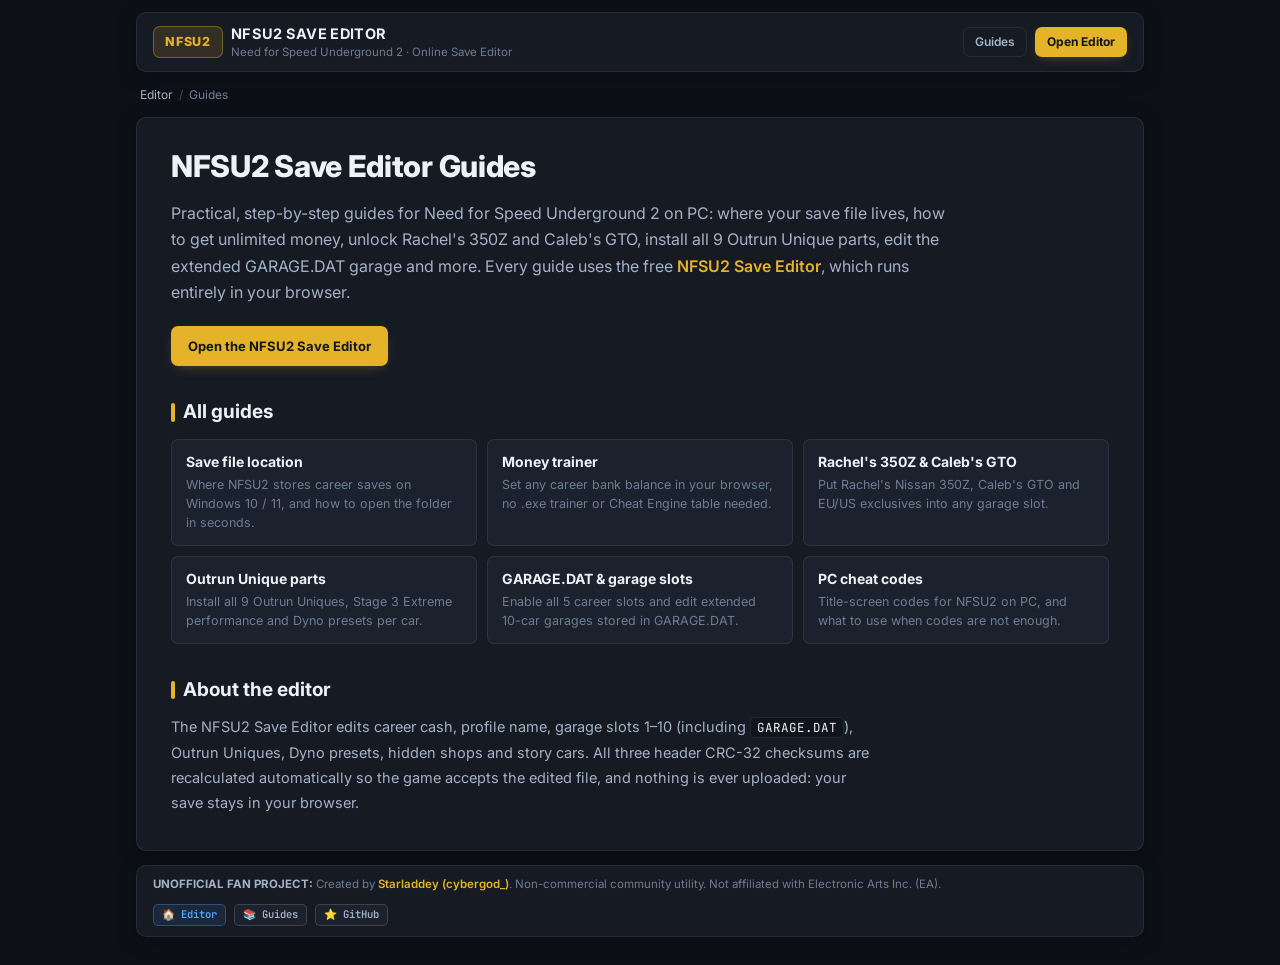
==== guides/index.html @ 33a5f331 "Release v2.0 — NFSU2 Save Editor" ====
<!DOCTYPE html>
<html lang="en" data-theme="dark">
<head>
  <meta charset="UTF-8" />
  <meta name="viewport" content="width=device-width, initial-scale=1.0" />
  <title>NFSU2 Guides: Save Location, Money, 350Z &amp; Outrun Uniques</title>
  <meta name="description" content="Step-by-step Need for Speed Underground 2 guides: save file location, money trainer, Rachel&#x27;s 350Z, Outrun Unique parts, GARAGE.DAT slots and cheat codes." />
  <meta name="robots" content="index, follow, max-image-preview:large, max-snippet:-1, max-video-preview:-1" />
  <link rel="canonical" href="https://nfsu2.divon.eu/guides/" />
  <link rel="icon" type="image/svg+xml" sizes="any" href="/assets/favicon.svg" />
  <link rel="icon" type="image/png" sizes="48x48" href="/assets/favicon-48.png" />
  <link rel="apple-touch-icon" sizes="180x180" href="/assets/apple-touch-icon.png" />
  <link rel="manifest" href="/manifest.webmanifest" />
  <meta name="theme-color" content="#151a23" />

  <meta property="og:type" content="article" />
  <meta property="og:site_name" content="NFSU2 Save Editor" />
  <meta property="og:locale" content="en_US" />
  <meta property="og:url" content="https://nfsu2.divon.eu/guides/" />
  <meta property="og:title" content="NFSU2 Guides: Save Location, Money, 350Z &amp; Outrun Uniques" />
  <meta property="og:description" content="Step-by-step Need for Speed Underground 2 guides: save file location, money trainer, Rachel&#x27;s 350Z, Outrun Unique parts, GARAGE.DAT slots and cheat codes." />
  <meta property="og:image" content="https://nfsu2.divon.eu/assets/og-image.png" />
  <meta property="og:image:width" content="1200" />
  <meta property="og:image:height" content="630" />
  <meta name="twitter:card" content="summary_large_image" />
  <meta name="twitter:title" content="NFSU2 Guides: Save Location, Money, 350Z &amp; Outrun Uniques" />
  <meta name="twitter:description" content="Step-by-step Need for Speed Underground 2 guides: save file location, money trainer, Rachel&#x27;s 350Z, Outrun Unique parts, GARAGE.DAT slots and cheat codes." />
  <meta name="twitter:image" content="https://nfsu2.divon.eu/assets/og-image.png" />

  <link rel="preconnect" href="https://fonts.googleapis.com" />
  <link rel="preconnect" href="https://fonts.gstatic.com" crossorigin />
  <link href="https://fonts.googleapis.com/css2?family=Inter:wght@400;500;600;700;800&family=JetBrains+Mono:wght@400;500;600;700&display=swap" rel="stylesheet" />

  <script type="application/ld+json">
  {
    "@context": "https://schema.org",
    "@type": "CollectionPage",
    "name": "NFSU2 Save Editor Guides",
    "description": "Step-by-step Need for Speed Underground 2 guides: save file location, money trainer, Rachel's 350Z, Outrun Unique parts, GARAGE.DAT slots and cheat codes.",
    "url": "https://nfsu2.divon.eu/guides/",
    "isPartOf": {
      "@id": "https://nfsu2.divon.eu/#website"
    },
    "inLanguage": "en",
    "mainEntity": {
      "@type": "ItemList",
      "itemListElement": [
        {
          "@type": "ListItem",
          "position": 1,
          "url": "https://nfsu2.divon.eu/guides/nfsu2-save-file-location/",
          "name": "Need for Speed Underground 2 Save File Location (Windows 10 & 11)"
        },
        {
          "@type": "ListItem",
          "position": 2,
          "url": "https://nfsu2.divon.eu/guides/nfsu2-money-trainer/",
          "name": "NFSU2 Money Trainer Online — Unlimited Career Cash"
        },
        {
          "@type": "ListItem",
          "position": 3,
          "url": "https://nfsu2.divon.eu/guides/rachel-350z-nfsu2/",
          "name": "How to Get Rachel's 350Z and Caleb's Pontiac GTO in NFSU2 Career"
        },
        {
          "@type": "ListItem",
          "position": 4,
          "url": "https://nfsu2.divon.eu/guides/nfsu2-outrun-unique-parts/",
          "name": "How to Install All 9 Outrun Unique Parts in NFSU2"
        },
        {
          "@type": "ListItem",
          "position": 5,
          "url": "https://nfsu2.divon.eu/guides/nfsu2-garage-dat-editor/",
          "name": "NFSU2 GARAGE.DAT Editor — Unlock All 5 Slots and Edit Slots 6–10"
        },
        {
          "@type": "ListItem",
          "position": 6,
          "url": "https://nfsu2.divon.eu/guides/nfsu2-cheat-codes-pc/",
          "name": "Need for Speed Underground 2 PC Cheat Codes"
        }
      ]
    }
  }
  </script>
  <script type="application/ld+json">
  {
    "@context": "https://schema.org",
    "@type": "BreadcrumbList",
    "itemListElement": [
      {
        "@type": "ListItem",
        "position": 1,
        "name": "Editor",
        "item": "https://nfsu2.divon.eu/"
      },
      {
        "@type": "ListItem",
        "position": 2,
        "name": "Guides",
        "item": "https://nfsu2.divon.eu/guides/"
      }
    ]
  }
  </script>

  <link rel="stylesheet" href="/css/style.css" />
  <link rel="stylesheet" href="/css/landing.css" />
</head>
<body>
  <div class="page-shell">
    <header class="site-header">
      <a class="brand" href="/" title="NFSU2 Save Editor">
        <div class="brand-badge">NFSU2</div>
        <div class="brand-text">
          <span class="brand-title">NFSU2 SAVE EDITOR</span>
          <span class="subtitle">Need for Speed Underground 2 · Online Save Editor</span>
        </div>
      </a>
      <nav class="site-nav" aria-label="Main">
        <a class="btn btn-ghost btn-sm" href="/guides/">Guides</a>
        <a class="btn btn-primary btn-sm" href="/">Open Editor</a>
      </nav>
    </header>
    <nav class="breadcrumbs" aria-label="Breadcrumb"><a href="/">Editor</a> <span class="sep">/</span> <span aria-current="page">Guides</span></nav>

    <main id="main"><article class="article">
      <h1>NFSU2 Save Editor Guides</h1>
      <p class="lead">Practical, step-by-step guides for Need for Speed Underground 2 on PC: where your save file lives, how to get unlimited money, unlock Rachel's 350Z and Caleb's GTO, install all 9 Outrun Unique parts, edit the extended GARAGE.DAT garage and more. Every guide uses the free <a href="/">NFSU2 Save Editor</a>, which runs entirely in your browser.</p>
      <div class="cta-row"><a class="btn btn-primary btn-lg" href="/">Open the NFSU2 Save Editor</a></div>

      <h2>All guides</h2>
      <div class="related-grid"><a class="guide-card" href="/guides/nfsu2-save-file-location/"><span class="gc-title">Save file location</span><span class="gc-sub">Where NFSU2 stores career saves on Windows 10 / 11, and how to open the folder in seconds.</span></a><a class="guide-card" href="/guides/nfsu2-money-trainer/"><span class="gc-title">Money trainer</span><span class="gc-sub">Set any career bank balance in your browser, no .exe trainer or Cheat Engine table needed.</span></a><a class="guide-card" href="/guides/rachel-350z-nfsu2/"><span class="gc-title">Rachel&#x27;s 350Z &amp; Caleb&#x27;s GTO</span><span class="gc-sub">Put Rachel&#x27;s Nissan 350Z, Caleb&#x27;s GTO and EU/US exclusives into any garage slot.</span></a><a class="guide-card" href="/guides/nfsu2-outrun-unique-parts/"><span class="gc-title">Outrun Unique parts</span><span class="gc-sub">Install all 9 Outrun Uniques, Stage 3 Extreme performance and Dyno presets per car.</span></a><a class="guide-card" href="/guides/nfsu2-garage-dat-editor/"><span class="gc-title">GARAGE.DAT &amp; garage slots</span><span class="gc-sub">Enable all 5 career slots and edit extended 10-car garages stored in GARAGE.DAT.</span></a><a class="guide-card" href="/guides/nfsu2-cheat-codes-pc/"><span class="gc-title">PC cheat codes</span><span class="gc-sub">Title-screen codes for NFSU2 on PC, and what to use when codes are not enough.</span></a></div>

      <h2>About the editor</h2>
      <p>The NFSU2 Save Editor edits career cash, profile name, garage slots 1&ndash;10 (including <code>GARAGE.DAT</code>), Outrun Uniques, Dyno presets, hidden shops and story cars. All three header CRC-32 checksums are recalculated automatically so the game accepts the edited file, and nothing is ever uploaded: your save stays in your browser.</p>
    </article></main>

    <footer class="site-footer">
      <span><strong>UNOFFICIAL FAN PROJECT:</strong> Created by <a href="https://github.com/Starladdey/nfsu2-save-editor" target="_blank" rel="noopener" class="link-amber">Starladdey (cybergod_)</a>. Non-commercial community utility. Not affiliated with Electronic Arts Inc. (EA).</span>
      <span class="footer-pills">
        <a href="/" class="privacy-pill pill-blue">&#127968; Editor</a>
        <a href="/guides/" class="privacy-pill pill-neutral">&#128218; Guides</a>
        <a href="https://github.com/Starladdey/nfsu2-save-editor" target="_blank" rel="noopener" class="privacy-pill pill-neutral">&#11088; GitHub</a>
      </span>
    </footer>
  </div>
</body>
</html>
---- css/style.css ----
/* ==========================================================================
   NFS Underground 2 — Career Save Studio
   Balanced 3-Column Professional UI System (Dark Default & Light Theme)
   ========================================================================== */

:root,
[data-theme="dark"] {
  --bg-main: #0d1117;
  --bg-panel: #151a23;
  --bg-card-inner: #1b222e;
  --bg-input: #10141c;
  --bg-hover: #232c3b;
  --bg-tooltip: #0a0d12;

  --border-subtle: rgba(255, 255, 255, 0.08);
  --border-strong: rgba(255, 255, 255, 0.15);
  --border-focus: #5b7296;

  --text-primary: #eef2f8;
  --text-secondary: #a4b2c7;
  --text-muted: #6e7d94;

  --accent-amber: #e5b32a;
  --accent-amber-hover: #f0c03e;
  --accent-amber-dim: rgba(229, 179, 42, 0.14);
  --accent-amber-border: rgba(229, 179, 42, 0.38);
  --accent-amber-dim-hover: rgba(229, 179, 42, 0.24);

  --status-inuse-bg: rgba(52, 181, 122, 0.14);
  --status-inuse-text: #4fd195;
  --status-inuse-border: rgba(79, 209, 149, 0.35);

  --status-empty-bg: rgba(163, 177, 198, 0.1);
  --status-empty-text: #a3b1c6;
  --status-empty-border: rgba(163, 177, 198, 0.24);

  --status-locked-bg: rgba(224, 102, 92, 0.14);
  --status-locked-text: #eb857c;
  --status-locked-border: rgba(235, 133, 124, 0.35);

  --shadow-card: 0 4px 20px rgba(0, 0, 0, 0.28);
  --shadow-float: 0 12px 32px rgba(0, 0, 0, 0.55);

  --radius-lg: 10px;
  --radius-md: 7px;
  --radius-sm: 5px;

  --font-sans: 'Inter', -apple-system, BlinkMacSystemFont, 'Segoe UI', Roboto, sans-serif;
  --font-mono: 'JetBrains Mono', 'Cascadia Code', 'Consolas', monospace;
}

[data-theme="light"] {
  --bg-main: #f0f4f9;
  --bg-panel: #ffffff;
  --bg-card-inner: #f6f8fc;
  --bg-input: #edf1f7;
  --bg-hover: #e4ebf5;
  --bg-tooltip: #1b222e;

  --border-subtle: #dfe5ef;
  --border-strong: #c6d0e1;
  --border-focus: #5b7296;

  --text-primary: #18202c;
  --text-secondary: #4a576d;
  --text-muted: #76849b;

  --accent-amber: #c9930c;
  --accent-amber-hover: #b38106;
  --accent-amber-dim: rgba(201, 147, 12, 0.12);
  --accent-amber-border: rgba(201, 147, 12, 0.38);
  --accent-amber-dim-hover: rgba(201, 147, 12, 0.22);

  --status-inuse-bg: rgba(26, 148, 92, 0.12);
  --status-inuse-text: #16804f;
  --status-inuse-border: rgba(26, 148, 92, 0.32);

  --status-empty-bg: rgba(118, 132, 155, 0.12);
  --status-empty-text: #526077;
  --status-empty-border: rgba(118, 132, 155, 0.28);

  --status-locked-bg: rgba(209, 73, 63, 0.11);
  --status-locked-text: #c03d33;
  --status-locked-border: rgba(209, 73, 63, 0.3);

  --shadow-card: 0 2px 12px rgba(20, 32, 50, 0.06);
  --shadow-float: 0 12px 28px rgba(20, 32, 50, 0.18);
}

* {
  box-sizing: border-box;
  margin: 0;
  padding: 0;
}

html, body {
  height: 100%;
  background-color: var(--bg-main);
  color: var(--text-primary);
  font-family: var(--font-sans);
  font-size: 13.5px;
  line-height: 1.45;
  overflow: hidden;
  transition: background-color 0.2s ease, color 0.2s ease;
  -webkit-font-smoothing: antialiased;
}

/* ==========================================================================
   APP SHELL & TOPBAR
   ========================================================================== */

.app-shell {
  display: flex;
  flex-direction: column;
  height: 100vh;
  height: 100dvh;
  max-width: 1920px;
  margin: 0 auto;
  padding: 12px 16px;
  gap: 12px;
}

.topbar {
  /* brand | center (2 rows) | actions (2 rows). Every zone has a FIXED size,
     so nothing moves when ZIP profiles / GARAGE.DAT controls appear. */
  display: grid;
  grid-template-columns: auto minmax(0, 1fr) auto;
  grid-template-rows: auto auto;
  align-items: stretch;
  column-gap: 18px;
  row-gap: 8px;
  background: var(--bg-panel);
  border: 1px solid var(--border-subtle);
  border-radius: var(--radius-lg);
  padding: 10px 16px;
  box-shadow: var(--shadow-card);
}

.brand {
  grid-column: 1;
  grid-row: 1 / 3;
  align-self: center;
  display: flex;
  flex-direction: column;
  align-items: flex-start;
  gap: 8px;
  flex-shrink: 0;
  white-space: nowrap;
}

.brand-main {
  display: flex;
  align-items: center;
  gap: 12px;
}

.brand-links {
  display: flex;
  align-items: center;
  gap: 6px;
}

.brand-links .privacy-pill {
  padding: 3px 10px;
}

.brand-badge {
  background: var(--accent-amber-dim);
  color: var(--accent-amber);
  border: 1px solid var(--accent-amber-border);
  font-weight: 800;
  font-size: 12.5px;
  letter-spacing: 0.8px;
  padding: 6px 11px;
  border-radius: var(--radius-md);
}

.brand-text h1 {
  font-size: 14.5px;
  font-weight: 700;
  letter-spacing: 0.3px;
  color: var(--text-primary);
}

.brand-text .subtitle {
  font-size: 11.5px;
  color: var(--text-muted);
}

/* Drag & Drop Zone */
.topbar-load {
  grid-column: 2;
  grid-row: 1;
  position: relative;
  display: flex;
  min-width: 0;
}

.topbar-status {
  grid-column: 2;
  grid-row: 2;
  display: flex;
  align-items: center;
  gap: 8px;
  min-width: 0;
}

.drop-zone {
  flex: 1;
  min-width: 0;
  display: flex;
  align-items: center;
  border: 1.5px dashed var(--border-strong);
  background: var(--bg-input);
  border-radius: var(--radius-md);
  padding: 7px 14px;
  cursor: pointer;
  transition: border-color 0.18s ease, background-color 0.18s ease, padding 0.2s ease;
}

/* ZIP profile selector floats INSIDE the drop zone's right edge (no layout shift) */
.select-zip {
  position: absolute;
  top: 50%;
  right: 8px;
  transform: translateY(-50%);
  width: 172px;
  font-family: var(--font-sans);
  font-size: 12px;
  padding: 5px 28px 5px 10px;
  z-index: 2;
}

.topbar-load:has(.select-zip:not(.hidden)) .drop-zone {
  padding-right: 192px;
}

/* Reserved elements: .hidden keeps the box (and its size) but fades it out */
.is-reserved {
  transition: opacity 0.2s ease, visibility 0.2s ease;
}
.btn.is-reserved.hidden { display: inline-flex !important; }
select.is-reserved.hidden { display: block !important; }
.is-reserved.hidden {
  opacity: 0;
  visibility: hidden;
  pointer-events: none;
}

.drop-zone:hover,
.drop-zone.drag-over {
  border-color: var(--accent-amber);
  background: var(--bg-card-inner);
}

.drop-zone-content {
  display: flex;
  align-items: center;
  gap: 10px;
  min-width: 0;
  width: 100%;
}

.drop-icon {
  font-size: 18px;
}

.drop-labels {
  display: flex;
  flex-direction: column;
  overflow: hidden;
}

.drop-labels small {
  white-space: nowrap;
  overflow: hidden;
  text-overflow: ellipsis;
}

.drop-labels strong {
  font-size: 12.5px;
  font-weight: 600;
  color: var(--text-primary);
  white-space: nowrap;
  overflow: hidden;
  text-overflow: ellipsis;
}

.drop-labels small {
  font-size: 11px;
  color: var(--text-muted);
}

/* Windows Save Path Helper */
.path-helper {
  flex: 1;
  min-width: 0;
  display: flex;
  align-items: center;
  justify-content: space-between;
  gap: 8px;
  background: var(--bg-input);
  border: 1px solid var(--border-subtle);
  padding: 5px 10px;
  border-radius: var(--radius-md);
}

.path-box {
  display: flex;
  align-items: center;
  gap: 6px;
  min-width: 0;
}

.path-label {
  font-size: 10px;
  font-weight: 700;
  color: var(--text-muted);
  letter-spacing: 0.4px;
}

.path-box code {
  font-family: var(--font-mono);
  font-size: 11.5px;
  color: var(--text-secondary);
  white-space: nowrap;
  overflow: hidden;
  text-overflow: ellipsis;
}

/* Topbar Right Actions */
.top-actions {
  grid-column: 3;
  grid-row: 1 / 3;
  display: grid;
  grid-template-columns: 112px 168px 184px;   /* fixed: downloads always live in the right column */
  grid-template-rows: auto auto;
  grid-template-rows: subgrid;                /* rows line up with the center rows where supported */
  gap: 8px;
}

.top-actions .btn {
  width: 100%;
  height: 100%;
  min-height: 32px;
  padding-left: 10px;
  padding-right: 10px;
}

/* Download buttons: primary on top, GARAGE.DAT right under it */
.btn-download::before {
  content: "\2193";
  font-weight: 800;
}
#btnDownloadSave {
  font-size: 13.5px;
}

.integrity-pill {
  display: inline-flex;
  align-items: center;
  justify-content: center;
  align-self: stretch;
  flex-shrink: 0;
  min-width: 132px;
  gap: 6px;
  padding: 5px 11px;
  border-radius: var(--radius-md);
  font-size: 11px;
  font-weight: 600;
  font-family: var(--font-mono);
  border: 1px solid var(--border-subtle);
  background: var(--bg-input);
  color: var(--text-secondary);
}

.integrity-pill .dot {
  width: 7px;
  height: 7px;
  border-radius: 50%;
  background: var(--text-muted);
}

.integrity-pill.status-ok {
  border-color: var(--status-inuse-border);
  color: var(--status-inuse-text);
  background: var(--status-inuse-bg);
}

.integrity-pill.status-ok .dot {
  background: var(--status-inuse-text);
}

.integrity-pill.status-warn {
  border-color: var(--status-locked-border);
  color: var(--status-locked-text);
  background: var(--status-locked-bg);
}

.integrity-pill.status-warn .dot {
  background: var(--status-locked-text);
}

.backup-toggle {
  display: inline-flex;
  align-items: center;
  gap: 5px;
  font-size: 12px;
  color: var(--text-secondary);
  cursor: pointer;
  user-select: none;
  padding: 0 4px;
  flex-shrink: 0;
  white-space: nowrap;
}

.backup-toggle input {
  accent-color: var(--accent-amber);
}

/* ==========================================================================
   MAIN 3-COLUMN DASHBOARD GRID (Balanced Proportions)
   ========================================================================== */

.dashboard-grid {
  flex: 1;
  display: grid;
  grid-template-columns: 340px 1fr 370px;
  gap: 14px;
  min-height: 0;
  transition: opacity 0.2s ease;
}

.dashboard-grid.is-disabled {
  opacity: 0.5;
  pointer-events: none;
}

.panel-col {
  display: flex;
  flex-direction: column;
  gap: 14px;
  min-height: 0;
}

.card {
  background: var(--bg-panel);
  border: 1px solid var(--border-subtle);
  border-radius: var(--radius-lg);
  box-shadow: var(--shadow-card);
  display: flex;
  flex-direction: column;
  overflow: visible;
}

.card.full-height,
.card.flex-fill {
  flex: 1;
  min-height: 0;
}

.card-header {
  display: flex;
  align-items: center;
  justify-content: space-between;
  padding: 11px 16px;
  border-bottom: 1px solid var(--border-subtle);
  gap: 8px;
}

.header-title-row {
  display: flex;
  align-items: center;
  gap: 8px;
  min-width: 0;
}

.card-header h2 {
  font-size: 13.5px;
  font-weight: 700;
  letter-spacing: 0.2px;
  color: var(--text-primary);
}

.subtitle-inline {
  font-size: 11.5px;
  color: var(--text-muted);
}

.mode-pill {
  font-size: 10px;
  font-weight: 700;
  letter-spacing: 0.4px;
  padding: 2px 7px;
  border-radius: var(--radius-sm);
  font-family: var(--font-mono);
}

.pill-safe {
  background: var(--status-inuse-bg);
  color: var(--status-inuse-text);
  border: 1px solid var(--status-inuse-border);
}

.pill-sandbox {
  background: var(--accent-amber-dim);
  color: var(--accent-amber);
  border: 1px solid var(--accent-amber-border);
}

.card-body {
  padding: 14px 16px;
  overflow-y: auto;
}

/* ==========================================================================
   TOOLTIP (?) HELPER BADGE
   ========================================================================== */

.help-tip {
  position: relative;
  display: inline-flex;
  align-items: center;
  justify-content: center;
  width: 19px;
  height: 19px;
  border-radius: 50%;
  background: var(--bg-input);
  border: 1px solid var(--border-strong);
  color: var(--text-secondary);
  font-size: 11px;
  font-weight: 700;
  cursor: help;
  flex-shrink: 0;
  transition: all 0.15s ease;
}

.help-tip:hover {
  border-color: var(--accent-amber);
  color: var(--accent-amber);
  background: var(--accent-amber-dim);
}

.help-tip::after {
  content: attr(data-tooltip);
  position: absolute;
  top: calc(100% + 8px);
  right: 0;
  width: 260px;
  background: var(--bg-tooltip);
  color: #eef2f8;
  border: 1px solid var(--border-strong);
  border-radius: var(--radius-md);
  padding: 10px 12px;
  font-family: var(--font-sans);
  font-size: 11.5px;
  font-weight: 400;
  line-height: 1.45;
  box-shadow: var(--shadow-float);
  opacity: 0;
  visibility: hidden;
  transform: translateY(-4px);
  transition: all 0.16s ease;
  pointer-events: none;
  z-index: 999;
}

.help-tip:hover::after {
  opacity: 1;
  visibility: visible;
  transform: translateY(0);
}

/* ==========================================================================
   LEFT COLUMN: PROFILE, BANK & SAVE FILE OVERVIEW STATS
   ========================================================================== */

.field-group {
  display: flex;
  flex-direction: column;
  gap: 7px;
}

.field-label-row {
  display: flex;
  justify-content: space-between;
  align-items: center;
}

.field-group label {
  font-size: 12px;
  font-weight: 600;
  color: var(--text-secondary);
}

.char-counter,
.money-preview {
  font-family: var(--font-mono);
  font-size: 12px;
  font-weight: 600;
  color: var(--accent-amber);
}

.input-row {
  display: flex;
  gap: 7px;
}

input[type="text"],
input[type="number"],
select {
  background: var(--bg-input);
  border: 1px solid var(--border-subtle);
  color: var(--text-primary);
  border-radius: var(--radius-md);
  padding: 7px 11px;
  font-size: 12.5px;
  font-family: var(--font-mono);
  width: 100%;
  outline: none;
  transition: border-color 0.15s ease, box-shadow 0.15s ease;
}

input[type="text"]:focus,
input[type="number"]:focus,
select:focus {
  border-color: var(--accent-amber);
  box-shadow: 0 0 0 2px var(--accent-amber-dim);
}

.divider {
  border: none;
  border-top: 1px solid var(--border-subtle);
  margin: 12px 0;
}

/* Save File Overview Telemetry Boxes */
.overview-body {
  display: flex;
  flex-direction: column;
  gap: 14px;
}

.stats-overview-grid {
  display: grid;
  grid-template-columns: repeat(2, 1fr);
  gap: 9px;
}

.stat-box {
  background: var(--bg-card-inner);
  border: 1px solid var(--border-subtle);
  border-radius: var(--radius-md);
  padding: 11px 12px;
  display: flex;
  flex-direction: column;
  align-items: center;
  justify-content: center;
  text-align: center;
  gap: 4px;
}

.stat-title {
  font-size: 11px;
  color: var(--text-muted);
  font-weight: 500;
}

.stat-val {
  font-family: var(--font-mono);
  font-size: 15px;
  font-weight: 700;
  color: var(--text-primary);
}

.stage-summary-box {
  background: var(--bg-card-inner);
  border: 1px solid var(--border-subtle);
  border-radius: var(--radius-md);
  padding: 11px 13px;
  display: flex;
  flex-direction: column;
  gap: 8px;
}

.stage-summary-row {
  display: flex;
  justify-content: space-between;
  align-items: center;
  font-size: 12px;
  color: var(--text-secondary);
}

.stage-summary-row strong {
  font-family: var(--font-mono);
  font-size: 12px;
  color: var(--text-primary);
}

/* ==========================================================================
   BUTTONS & CHIPS
   ========================================================================== */

.btn {
  display: inline-flex;
  align-items: center;
  justify-content: center;
  gap: 6px;
  font-family: var(--font-sans);
  font-size: 12.5px;
  font-weight: 600;
  padding: 7px 14px;
  border-radius: var(--radius-md);
  border: 1px solid transparent;
  cursor: pointer;
  transition: all 0.15s ease;
  white-space: nowrap;
}

.btn:disabled {
  opacity: 0.42;
  cursor: not-allowed;
}

.btn-lg {
  padding: 10px 16px;
  font-size: 13px;
}

.btn-sm {
  padding: 5px 11px;
  font-size: 12px;
}

.btn-xs {
  padding: 4px 9px;
  font-size: 11.5px;
  border-radius: var(--radius-sm);
}

.btn-block {
  width: 100%;
}

.btn-primary {
  background: var(--accent-amber);
  color: #11151c;
  font-weight: 700;
}

.btn-primary:hover:not(:disabled) {
  background: var(--accent-amber-hover);
  transform: translateY(-1px);
}

.btn-secondary {
  background: var(--bg-card-inner);
  border-color: var(--border-strong);
  color: var(--text-primary);
}

.btn-secondary:hover:not(:disabled) {
  background: var(--bg-hover);
  border-color: var(--text-secondary);
}

.btn-ghost {
  background: transparent;
  border-color: var(--border-subtle);
  color: var(--text-secondary);
}

.btn-ghost:hover:not(:disabled) {
  background: var(--bg-card-inner);
  color: var(--text-primary);
  border-color: var(--border-strong);
}

.btn-amber-outline {
  background: var(--accent-amber-dim);
  border-color: var(--accent-amber-border);
  color: var(--accent-amber);
}

.btn-amber-outline:hover:not(:disabled) {
  background: var(--accent-amber-dim-hover);
}

.quick-btn-grid {
  display: grid;
  grid-template-columns: repeat(4, 1fr);
  gap: 6px;
  margin-top: 2px;
}

.btn-chip {
  background: var(--bg-card-inner);
  border: 1px solid var(--border-subtle);
  color: var(--text-secondary);
  padding: 5px 6px;
  font-size: 11.5px;
  font-family: var(--font-mono);
}

.btn-chip:hover {
  border-color: var(--border-strong);
  color: var(--text-primary);
  background: var(--bg-hover);
}

.btn-accent-subtle {
  color: var(--accent-amber);
  border-color: var(--accent-amber-border);
}

/* ==========================================================================
   CENTER COLUMN: 5 CAREER GARAGE SLOTS (Compact & Well-Proportioned)
   ========================================================================== */

.garage-global-actions {
  display: flex;
  align-items: center;
  gap: 8px;
  flex-wrap: wrap;
}

.diff-pill {
  font-family: var(--font-mono);
  font-size: 11px;
  font-weight: 600;
  background: var(--accent-amber-dim);
  color: var(--accent-amber);
  border: 1px solid var(--accent-amber-border);
  padding: 3px 9px;
  border-radius: var(--radius-sm);
  white-space: nowrap;
}

.garage-slots-list {
  flex: 1;
  display: flex;
  flex-direction: column;
  justify-content: flex-start;
  gap: 10px;
  padding: 12px 16px;
  overflow-y: auto;
}

.slot-card {
  background: var(--bg-card-inner);
  border: 1px solid var(--border-subtle);
  border-radius: var(--radius-md);
  padding: 10px 14px;
  display: flex;
  flex-direction: column;
  gap: 8px;
  transition: border-color 0.15s ease, background-color 0.15s ease;
}

.slot-card:hover {
  border-color: var(--border-strong);
}

.slot-card.status-in_use {
  border-left: 3.5px solid var(--status-inuse-text);
}

.slot-card.status-empty {
  border-left: 3.5px solid var(--text-muted);
}

.slot-card.status-locked {
  border-left: 3.5px solid var(--status-locked-text);
  opacity: 0.88;
}

.slot-top-row {
  display: flex;
  align-items: center;
  justify-content: space-between;
  gap: 8px;
}

.slot-title-group {
  display: flex;
  align-items: center;
  gap: 10px;
  min-width: 0;
}

.slot-num {
  font-family: var(--font-mono);
  font-size: 11px;
  font-weight: 700;
  color: var(--text-secondary);
  background: var(--bg-input);
  padding: 2px 8px;
  border-radius: var(--radius-sm);
  border: 1px solid var(--border-subtle);
}

.slot-car-name {
  font-size: 13.5px;
  font-weight: 700;
  color: var(--text-primary);
  white-space: nowrap;
  overflow: hidden;
  text-overflow: ellipsis;
}

.region-badge {
  font-family: var(--font-mono);
  font-size: 10px;
  font-weight: 700;
  padding: 2px 6px;
  border-radius: var(--radius-sm);
  background: rgba(74, 122, 181, 0.16);
  color: #6da7e8;
  border: 1px solid rgba(109, 167, 232, 0.35);
}

.slot-badges-right {
  display: flex;
  align-items: center;
  gap: 8px;
}

.status-badge {
  font-family: var(--font-mono);
  font-size: 10.5px;
  font-weight: 700;
  padding: 2px 8px;
  border-radius: var(--radius-sm);
  letter-spacing: 0.3px;
}

.status-badge.in_use {
  background: var(--status-inuse-bg);
  color: var(--status-inuse-text);
  border: 1px solid var(--status-inuse-border);
}

.status-badge.empty {
  background: var(--status-empty-bg);
  color: var(--status-empty-text);
  border: 1px solid var(--status-empty-border);
}

.status-badge.locked {
  background: var(--status-locked-bg);
  color: var(--status-locked-text);
  border: 1px solid var(--status-locked-border);
}

.slot-controls-row {
  display: grid;
  grid-template-columns: 170px minmax(175px, 1fr) auto;
  gap: 8px;
  align-items: center;
}

.slot-control-item select {
  padding: 5px 9px;
  font-size: 12px;
  font-family: var(--font-sans);
}

.slot-patch-actions {
  display: flex;
  align-items: center;
  gap: 6px;
}

/* ==========================================================================
   RIGHT COLUMN: SAFE UNLOCKS & 100% SANDBOX PANEL
   ========================================================================== */

.panel-intro {
  font-size: 12px;
  color: var(--text-secondary);
  margin-bottom: 10px;
  line-height: 1.45;
}

.unlock-grid {
  display: grid;
  grid-template-columns: 1fr 1fr;
  gap: 9px;
}

.btn-unlock-cat {
  display: flex;
  flex-direction: column;
  align-items: flex-start;
  gap: 3px;
  background: var(--bg-card-inner);
  border: 1px solid var(--border-subtle);
  padding: 10px 12px;
  border-radius: var(--radius-md);
  text-align: left;
}

.btn-unlock-cat:hover {
  background: var(--bg-hover);
  border-color: var(--accent-amber);
  transform: translateY(-1px);
}

.cat-name {
  font-size: 12px;
  font-weight: 700;
  color: var(--text-primary);
}

.cat-sub {
  font-size: 10.5px;
  color: var(--text-muted);
}

.sandbox-body {
  display: flex;
  flex-direction: column;
  justify-content: space-between;
  gap: 14px;
  flex: 1;
}

.sandbox-feature-list {
  display: flex;
  flex-direction: column;
  gap: 10px;
}

.feature-bullets {
  list-style: none;
  display: flex;
  flex-direction: column;
  gap: 6px;
  background: var(--bg-card-inner);
  border: 1px solid var(--border-subtle);
  border-radius: var(--radius-md);
  padding: 11px 13px;
}

.feature-bullets li {
  font-size: 12px;
  color: var(--text-secondary);
  position: relative;
  padding-left: 14px;
}

.feature-bullets li::before {
  content: "•";
  position: absolute;
  left: 0;
  color: var(--accent-amber);
  font-weight: 700;
}

.sandbox-note {
  font-size: 11px;
  color: var(--text-muted);
  background: var(--bg-input);
  border: 1px solid var(--border-subtle);
  border-radius: var(--radius-sm);
  padding: 8px 10px;
  line-height: 1.4;
}

/* ==========================================================================
   LEGAL DISCLAIMER & EXPANDED SEO FAQ FOOTER
   ========================================================================== */

.app-footer {
  display: flex;
  align-items: center;
  justify-content: space-between;
  gap: 12px;
  background: var(--bg-panel);
  border: 1px solid var(--border-subtle);
  border-radius: var(--radius-lg);
  padding: 7px 16px;
  font-size: 11px;
  color: var(--text-muted);
  position: relative;
  box-shadow: var(--shadow-card);
}

.footer-legal {
  display: flex;
  align-items: center;
  gap: 12px;
  overflow: hidden;
  white-space: nowrap;
  text-overflow: ellipsis;
}

.footer-legal strong {
  color: var(--text-secondary);
}

.privacy-pill {
  background: var(--status-inuse-bg);
  border: 1px solid var(--status-inuse-border);
  color: var(--status-inuse-text);
  padding: 2px 8px;
  border-radius: var(--radius-sm);
  font-family: var(--font-mono);
  font-size: 10.5px;
  font-weight: 600;
  flex-shrink: 0;
}

.seo-faq-drawer {
  flex-shrink: 0;
}

.seo-faq-drawer summary {
  cursor: pointer;
  color: var(--accent-amber);
  font-weight: 600;
  font-size: 11.5px;
  user-select: none;
  list-style: none;
  padding: 4px 11px;
  background: var(--accent-amber-dim);
  border: 1px solid var(--accent-amber-border);
  border-radius: var(--radius-sm);
  transition: background-color 0.15s ease;
}

.seo-faq-drawer summary:hover {
  background: var(--accent-amber-dim-hover);
}

.seo-faq-drawer[open] .seo-faq-content {
  position: absolute;
  bottom: 44px;
  left: 0;
  right: 0;
  max-height: 72vh;
  overflow-y: auto;
  background: var(--bg-panel);
  border: 1px solid var(--border-strong);
  border-radius: var(--radius-lg);
  padding: 18px 20px;
  box-shadow: var(--shadow-float);
  z-index: 200;
}

.faq-grid {
  display: grid;
  grid-template-columns: repeat(4, 1fr);
  gap: 16px;
}

.faq-col {
  background: var(--bg-card-inner);
  border: 1px solid var(--border-subtle);
  border-radius: var(--radius-md);
  padding: 12px 14px;
}

.faq-col h3 {
  font-size: 12px;
  font-weight: 700;
  color: var(--accent-amber);
  margin-bottom: 6px;
}

.faq-col p {
  font-size: 11.5px;
  color: var(--text-secondary);
  line-height: 1.5;
  white-space: normal;
}

.faq-col code {
  font-family: var(--font-mono);
  font-size: 10.5px;
  color: var(--text-primary);
  background: var(--bg-input);
  padding: 1px 5px;
  border-radius: 3px;
}

/* ==========================================================================
   UTILITIES, BANNERS & TOASTS
   ========================================================================== */

.hint-text {
  font-size: 11.5px;
  color: var(--text-muted);
}

.mt-sm { margin-top: 8px; }
.mt-md { margin-top: 12px; }
.mb-sm { margin-bottom: 8px; }
.hidden { display: none !important; }

.notice-banner {
  background: var(--accent-amber-dim);
  border: 1px solid var(--accent-amber-border);
  color: var(--text-primary);
  padding: 6px 10px;
  border-radius: var(--radius-sm);
  font-size: 11.5px;
}

.notice-banner strong {
  font-family: var(--font-mono);
  color: var(--accent-amber);
}

.toast-container {
  position: fixed;
  bottom: 18px;
  right: 18px;
  display: flex;
  flex-direction: column;
  gap: 8px;
  z-index: 9999;
}

.toast {
  background: var(--bg-card-inner);
  border: 1px solid var(--border-strong);
  border-left: 3.5px solid var(--accent-amber);
  color: var(--text-primary);
  padding: 9px 14px;
  border-radius: var(--radius-md);
  font-size: 12.5px;
  font-weight: 500;
  box-shadow: var(--shadow-float);
  animation: toastIn 0.18s ease-out;
}

@keyframes toastIn {
  from { opacity: 0; transform: translateY(8px); }
  to   { opacity: 1; transform: translateY(0); }
}

::-webkit-scrollbar {
  width: 6px;
  height: 6px;
}
::-webkit-scrollbar-track {
  background: transparent;
}
::-webkit-scrollbar-thumb {
  background: var(--border-strong);
  border-radius: 3px;
}

/* ==========================================================================
   v1.1 ADDITIONS: VERSION TAG, GARAGE.DAT TABS, 9 UNIQUES & DYNO ROW
   ========================================================================== */

.v-tag {
  font-family: var(--font-mono);
  font-size: 10.5px;
  font-weight: 700;
  padding: 1px 6px;
  border-radius: var(--radius-sm);
  background: var(--accent-amber-dim);
  color: var(--accent-amber);
  border: 1px solid var(--accent-amber-border);
  vertical-align: middle;
  margin-left: 4px;
}

.garage-mode-tabs {
  display: inline-flex;
  background: var(--bg-input);
  border: 1px solid var(--border-subtle);
  border-radius: var(--radius-md);
  padding: 2px;
  gap: 2px;
}

.g-tab {
  background: transparent;
  border: 1px solid transparent;
  color: var(--text-muted);
  font-family: var(--font-sans);
  font-size: 11px;
  font-weight: 600;
  padding: 3px 9px;
  border-radius: var(--radius-sm);
  cursor: pointer;
  transition: all 0.15s ease;
}

.g-tab:hover {
  color: var(--text-primary);
}

.g-tab.active {
  background: var(--accent-amber-dim);
  color: var(--accent-amber);
  border-color: var(--accent-amber-border);
}

.slot-v11-row {
  display: flex;
  align-items: center;
  justify-content: space-between;
  gap: 8px;
  padding-top: 6px;
  border-top: 1px dashed var(--border-subtle);
  flex-wrap: wrap;
}

.slot-uniques-group {
  display: flex;
  align-items: center;
  gap: 5px;
  flex-wrap: wrap;
}

.slot-v11-label {
  font-family: var(--font-mono);
  font-size: 10px;
  font-weight: 700;
  color: var(--text-muted);
  letter-spacing: 0.3px;
  margin-right: 2px;
}

.u-pill {
  font-family: var(--font-mono);
  font-size: 10px;
  font-weight: 700;
  padding: 2px 6px;
  border-radius: var(--radius-sm);
  background: var(--bg-input);
  color: var(--text-muted);
  border: 1px solid var(--border-subtle);
  cursor: pointer;
  user-select: none;
  transition: all 0.12s ease;
}

.u-pill:hover:not(.disabled) {
  border-color: var(--accent-amber-border);
  color: var(--text-primary);
}

.u-pill.on {
  background: var(--accent-amber-dim);
  color: var(--accent-amber);
  border-color: var(--accent-amber);
}

.u-pill.u-pill-all {
  background: var(--status-inuse-bg);
  color: var(--status-inuse-text);
  border-color: var(--status-inuse-border);
}

.u-pill.u-pill-all:hover:not(.disabled) {
  filter: brightness(1.15);
}

.u-pill.disabled {
  opacity: 0.4;
  cursor: not-allowed;
  pointer-events: none;
}

.slot-dyno-group {
  display: flex;
  align-items: center;
  gap: 6px;
}

.sel-slot-dyno {
  width: auto !important;
  min-width: 155px;
  padding: 3px 8px !important;
  font-size: 11px !important;
  font-family: var(--font-sans) !important;
}

/* Responsive fallback for smaller laptops & tablets */
@media (max-width: 1240px) {
  html, body {
    overflow: auto;
  }
  .app-shell {
    height: auto;
    min-height: 100vh;
  }
  .topbar {
    grid-template-columns: 1fr;
    grid-template-rows: auto;
    row-gap: 10px;
  }
  .brand,
  .topbar-load,
  .topbar-status,
  .top-actions {
    grid-column: 1;
    grid-row: auto;
  }
  .top-actions {
    grid-template-columns: repeat(3, minmax(0, 1fr));
    grid-template-rows: auto auto;
  }
  .dashboard-grid {
    grid-template-columns: 1fr;
  }
  .faq-grid {
    grid-template-columns: repeat(2, 1fr);
  }
}

.u-pill {
  position: relative;
}

.u-pill.u-pill-clear {
  background: var(--bg-input);
  color: var(--text-secondary);
  border-color: var(--border-strong);
}

.u-pill[data-tip]:hover::after {
  content: attr(data-tip);
  position: absolute;
  bottom: calc(100% + 6px);
  left: 50%;
  transform: translateX(-50%);
  background: var(--bg-tooltip);
  color: #eef2f8;
  border: 1px solid var(--border-strong);
  border-radius: var(--radius-sm);
  padding: 4px 8px;
  font-family: var(--font-sans);
  font-size: 11px;
  font-weight: 500;
  white-space: nowrap;
  box-shadow: var(--shadow-float);
  pointer-events: none;
  z-index: 999;
}

/* ==========================================================================
   v1.2 UI POLISH: layout stability, focus, motion, small UX details
   ========================================================================== */

/* Medium laptops: keep the center column usable by showing only "Copy Path" */
@media (min-width: 1241px) and (max-width: 1639px) {
  .path-box { display: none; }
  .path-helper {
    flex: 0 0 auto;
    padding: 0;
    background: none;
    border: none;
  }
  .topbar-status .integrity-pill { margin-left: auto; }
}

@media (max-width: 720px) {
  .app-shell { padding: 8px; gap: 8px; }
  .topbar { padding: 10px 12px; }
  .brand { white-space: normal; flex-shrink: 1; min-width: 0; }
  .brand-text { min-width: 0; }
  .path-box { display: none; }
  .path-helper { flex: 0 0 auto; padding: 0; background: none; border: none; }
  .top-actions { grid-template-columns: repeat(2, minmax(0, 1fr)); }
  #btnDownloadSave { order: -2; }
  #btnDownloadGarageDat { order: -1; }
  .topbar-status { flex-wrap: wrap; }
  .faq-grid { grid-template-columns: 1fr; }
  .app-footer { flex-wrap: wrap; }
  .footer-legal { flex-wrap: wrap; white-space: normal; }
  .select-zip { width: 140px; }
  .topbar-load:has(.select-zip:not(.hidden)) .drop-zone { padding-right: 160px; }
}

/* ---------- Buttons: specific transitions, press feedback, ready-state glow ---------- */
.btn {
  transition: background-color 0.15s ease, border-color 0.15s ease, color 0.15s ease,
              transform 0.12s ease, box-shadow 0.15s ease, filter 0.15s ease;
}
.btn:active:not(:disabled) { transform: translateY(0) scale(0.97); }
.btn-primary:not(:disabled) { box-shadow: 0 4px 14px -5px var(--accent-amber-border); }
.btn-primary:hover:not(:disabled) { box-shadow: 0 6px 18px -5px var(--accent-amber-border); }

/* ---------- Keyboard focus (was missing everywhere) ---------- */
:focus-visible { outline: 2px solid var(--accent-amber); outline-offset: 2px; }
input[type="text"]:focus-visible,
input[type="number"]:focus-visible,
select:focus-visible { outline: none; }
.drop-zone:focus-visible { outline-offset: 3px; }
.help-tip:focus-visible::after {
  opacity: 1;
  visibility: visible;
  transform: translateY(0);
}

/* ---------- Selects: custom chevron, consistent look ---------- */
select {
  -webkit-appearance: none;
  appearance: none;
  padding-right: 28px;
  cursor: pointer;
  background-image: url("data:image/svg+xml,%3Csvg xmlns='http://www.w3.org/2000/svg' width='10' height='6' viewBox='0 0 10 6'%3E%3Cpath d='M1 1l4 4 4-4' fill='none' stroke='%2376849b' stroke-width='1.6' stroke-linecap='round' stroke-linejoin='round'/%3E%3C/svg%3E");
  background-repeat: no-repeat;
  background-position: right 10px center;
}
select:hover { border-color: var(--border-strong); }
.slot-control-item select { padding-right: 28px; }
.sel-slot-dyno { padding-right: 28px !important; }

/* ---------- Empty state: dashboard is dimmed per-child so the hint stays crisp ---------- */
.dashboard-grid { position: relative; }
.dashboard-grid.is-disabled { opacity: 1; }
.dashboard-grid > * { transition: opacity 0.3s ease, filter 0.3s ease; }
.dashboard-grid.is-disabled > * { opacity: 0.4; filter: saturate(0.5); }
.dashboard-grid.is-disabled::after {
  content: "\2191  Drop a save file above, or click \201CTry Demo\201D";
  position: absolute;
  top: min(38%, 220px);
  left: 50%;
  transform: translateX(-50%);
  width: max-content;
  max-width: calc(100% - 24px);
  text-align: center;
  background: var(--bg-panel);
  border: 1px solid var(--accent-amber-border);
  color: var(--text-primary);
  font-size: 13px;
  font-weight: 600;
  padding: 10px 18px;
  border-radius: var(--radius-md);
  box-shadow: var(--shadow-float);
  pointer-events: none;
  z-index: 5;
}

/* ---------- Small touches ---------- */
.card, .topbar, .app-footer { transition: background-color 0.2s ease, border-color 0.2s ease; }
.slot-card:hover { box-shadow: 0 3px 12px rgba(0, 0, 0, 0.16); }
.integrity-pill.status-ok .dot { animation: dotPulse 2.4s ease-in-out infinite; }
@keyframes dotPulse {
  0%, 100% { box-shadow: 0 0 0 0 var(--status-inuse-border); }
  50%      { box-shadow: 0 0 0 4px transparent; }
}
.seo-faq-drawer[open] .seo-faq-content { animation: popUp 0.18s ease-out; }
@keyframes popUp {
  from { opacity: 0; transform: translateY(8px); }
  to   { opacity: 1; transform: translateY(0); }
}
.toast { max-width: min(360px, calc(100vw - 36px)); }

/* Links & footer pills (replaces inline styles) */
.link-amber { color: var(--accent-amber); text-decoration: none; font-weight: 600; }
.link-amber:hover { text-decoration: underline; }
.footer-pills { display: flex; align-items: center; gap: 8px; flex-wrap: wrap; }
a.privacy-pill { text-decoration: none; cursor: pointer; transition: filter 0.15s ease; }
a.privacy-pill:hover { filter: brightness(1.2); }
.privacy-pill.pill-blue { color: #58a6ff; border-color: rgba(88, 166, 255, 0.3); background: rgba(88, 166, 255, 0.1); }
.privacy-pill.pill-neutral { color: var(--text-secondary); border-color: var(--border-strong); background: var(--bg-card-inner); }
[data-theme="light"] .privacy-pill.pill-blue { color: #1f5fa8; }

/* Thin scrollbars in Firefox too */
* { scrollbar-width: thin; scrollbar-color: var(--border-strong) transparent; }

@media (prefers-reduced-motion: reduce) {
  *, *::before, *::after {
    animation-duration: 0.01ms !important;
    animation-iteration-count: 1 !important;
    transition-duration: 0.01ms !important;
  }
}

/* FAQ heading + no-JS notice */
.faq-title {
  font-size: 14px;
  font-weight: 700;
  color: var(--text-primary);
  margin-bottom: 12px;
}
.noscript-note {
  background: var(--accent-amber-dim);
  border: 1px solid var(--accent-amber-border);
  border-radius: var(--radius-md);
  padding: 10px 14px;
  font-size: 12.5px;
  color: var(--text-primary);
}

/* Links from FAQ items / footer to guide pages */
.faq-more { margin-top: 6px; }
.faq-more a { color: var(--accent-amber); font-weight: 600; font-size: 12px; text-decoration: none; }
.faq-more a:hover { text-decoration: underline; }
.privacy-pill.pill-guides { color: var(--accent-amber); border-color: var(--accent-amber-border); background: var(--accent-amber-dim); }

.path-label { white-space: nowrap; }
---- css/landing.css ----
/* ==========================================================================
   NFSU2 Save Editor — Guide / landing pages
   Loaded AFTER style.css: reuses its theme variables, buttons and cards.
   ========================================================================== */

html, body {
  height: auto;
  overflow: auto;
}

body {
  min-height: 100vh;
  font-size: 14px;
}

.page-shell {
  max-width: 1040px;
  margin: 0 auto;
  padding: 12px 16px 28px;
  display: flex;
  flex-direction: column;
  gap: 14px;
}

/* ---------- Header ---------- */
.site-header {
  display: flex;
  align-items: center;
  justify-content: space-between;
  gap: 14px;
  flex-wrap: wrap;
  background: var(--bg-panel);
  border: 1px solid var(--border-subtle);
  border-radius: var(--radius-lg);
  padding: 10px 16px;
  box-shadow: var(--shadow-card);
}

.site-header .brand {
  grid-column: auto;
  grid-row: auto;
  flex-direction: row;
  align-items: center;
  text-decoration: none;
  color: inherit;
}

.brand-title {
  display: block;
  font-size: 14.5px;
  font-weight: 700;
  letter-spacing: 0.3px;
  color: var(--text-primary);
}

.site-header .subtitle {
  display: block;
  font-size: 11.5px;
  color: var(--text-muted);
}

.site-nav {
  display: flex;
  align-items: center;
  gap: 8px;
  flex-wrap: wrap;
}

.site-nav .btn {
  text-decoration: none;
}

/* ---------- Breadcrumbs ---------- */
.breadcrumbs {
  display: flex;
  flex-wrap: wrap;
  align-items: center;
  gap: 6px;
  font-size: 12px;
  color: var(--text-muted);
  padding: 0 4px;
}

.breadcrumbs a {
  color: var(--text-secondary);
  text-decoration: none;
}

.breadcrumbs a:hover {
  color: var(--accent-amber);
}

.breadcrumbs .sep {
  opacity: 0.5;
}

/* ---------- Article ---------- */
.article {
  background: var(--bg-panel);
  border: 1px solid var(--border-subtle);
  border-radius: var(--radius-lg);
  box-shadow: var(--shadow-card);
  padding: 30px 34px 34px;
}

.article > * {
  max-width: 78ch;
}

.article h1 {
  font-size: 30px;
  line-height: 1.2;
  font-weight: 800;
  letter-spacing: -0.3px;
  color: var(--text-primary);
}

.article .meta {
  margin-top: 8px;
  font-size: 12px;
  color: var(--text-muted);
}

.article .lead {
  margin-top: 16px;
  font-size: 16px;
  line-height: 1.65;
  color: var(--text-secondary);
}

.article .cta-row {
  display: flex;
  flex-wrap: wrap;
  gap: 10px;
  margin-top: 20px;
}

.article .cta-row .btn {
  text-decoration: none;
}

.article h2 {
  position: relative;
  margin-top: 34px;
  padding-left: 12px;
  font-size: 19px;
  line-height: 1.3;
  font-weight: 700;
  color: var(--text-primary);
}

.article h2::before {
  content: "";
  position: absolute;
  left: 0;
  top: 3px;
  bottom: 3px;
  width: 3.5px;
  border-radius: 2px;
  background: var(--accent-amber);
}

.article p,
.article li {
  font-size: 14.5px;
  line-height: 1.75;
  color: var(--text-secondary);
}

.article p {
  margin-top: 12px;
}

.article strong {
  color: var(--text-primary);
}

.article a {
  color: var(--accent-amber);
  text-decoration: none;
  font-weight: 600;
}

.article a:hover {
  text-decoration: underline;
}

.article a.btn {
  font-weight: 700;
}

.article a.btn-primary {
  color: #11151c;
}

.article code,
.faq-q code {
  font-family: var(--font-mono);
  font-size: 12.5px;
  color: var(--text-primary);
  background: var(--bg-input);
  border: 1px solid var(--border-subtle);
  padding: 1px 6px;
  border-radius: 4px;
  overflow-wrap: anywhere;
}

/* Numbered steps */
.steps {
  list-style: none;
  counter-reset: step;
  margin-top: 14px;
  display: flex;
  flex-direction: column;
  gap: 10px;
}

.steps li {
  counter-increment: step;
  position: relative;
  padding: 10px 14px 10px 52px;
  background: var(--bg-card-inner);
  border: 1px solid var(--border-subtle);
  border-radius: var(--radius-md);
}

.steps li::before {
  content: counter(step);
  position: absolute;
  left: 14px;
  top: 10px;
  width: 26px;
  height: 26px;
  display: flex;
  align-items: center;
  justify-content: center;
  font-family: var(--font-mono);
  font-size: 12.5px;
  font-weight: 700;
  color: var(--accent-amber);
  background: var(--accent-amber-dim);
  border: 1px solid var(--accent-amber-border);
  border-radius: var(--radius-sm);
}

/* Bullets */
.bullets {
  list-style: none;
  margin-top: 12px;
  display: flex;
  flex-direction: column;
  gap: 6px;
  padding-left: 4px;
}

.bullets li {
  position: relative;
  padding-left: 18px;
}

.bullets li::before {
  content: "•";
  position: absolute;
  left: 2px;
  color: var(--accent-amber);
  font-weight: 700;
}

/* Callout */
.callout {
  margin-top: 16px;
  padding: 11px 14px;
  background: var(--accent-amber-dim);
  border: 1px solid var(--accent-amber-border);
  border-radius: var(--radius-md);
  font-size: 13.5px;
  line-height: 1.6;
  color: var(--text-primary);
}

/* Code-chip row (Outrun Uniques) */
.chip-row {
  display: flex;
  flex-wrap: wrap;
  gap: 6px;
  margin-top: 14px;
}

.chip-row span {
  font-family: var(--font-mono);
  font-size: 12.5px;
  font-weight: 700;
  padding: 3px 10px;
  border-radius: var(--radius-sm);
  color: var(--accent-amber);
  background: var(--accent-amber-dim);
  border: 1px solid var(--accent-amber-border);
}

/* Table (cheat codes) */
.table-wrap {
  margin-top: 14px;
  overflow-x: auto;
  border: 1px solid var(--border-subtle);
  border-radius: var(--radius-md);
}

.article table {
  width: 100%;
  border-collapse: collapse;
  font-size: 14px;
}

.article th,
.article td {
  text-align: left;
  padding: 9px 14px;
  border-bottom: 1px solid var(--border-subtle);
  color: var(--text-secondary);
  vertical-align: top;
}

.article th {
  background: var(--bg-card-inner);
  color: var(--text-primary);
  font-size: 12.5px;
  letter-spacing: 0.3px;
}

.article tr:last-child td {
  border-bottom: none;
}

/* FAQ */
.faq-list {
  margin-top: 14px;
  display: flex;
  flex-direction: column;
  gap: 8px;
}

.faq-q {
  background: var(--bg-card-inner);
  border: 1px solid var(--border-subtle);
  border-radius: var(--radius-md);
  transition: border-color 0.15s ease;
}

.faq-q[open],
.faq-q:hover {
  border-color: var(--border-strong);
}

.faq-q summary {
  cursor: pointer;
  list-style: none;
  padding: 11px 40px 11px 14px;
  font-size: 14px;
  font-weight: 600;
  color: var(--text-primary);
  position: relative;
}

.faq-q summary::-webkit-details-marker {
  display: none;
}

.faq-q summary::after {
  content: "+";
  position: absolute;
  right: 14px;
  top: 50%;
  transform: translateY(-50%);
  font-family: var(--font-mono);
  font-size: 16px;
  color: var(--accent-amber);
}

.faq-q[open] summary::after {
  content: "\2212";
}

.faq-q p {
  margin: 0;
  padding: 0 14px 13px;
}

/* Related guides / hub cards */
.related-grid {
  margin-top: 14px;
  display: grid;
  grid-template-columns: repeat(auto-fill, minmax(250px, 1fr));
  gap: 10px;
}

.guide-card {
  display: flex;
  flex-direction: column;
  gap: 4px;
  padding: 12px 14px;
  background: var(--bg-card-inner);
  border: 1px solid var(--border-subtle);
  border-radius: var(--radius-md);
  text-decoration: none !important;
  transition: border-color 0.15s ease, background-color 0.15s ease, transform 0.12s ease;
}

.guide-card:hover {
  border-color: var(--accent-amber);
  background: var(--bg-hover);
  transform: translateY(-1px);
}

.guide-card .gc-title {
  font-size: 14px;
  font-weight: 700;
  color: var(--text-primary);
}

.guide-card .gc-sub {
  font-size: 12.5px;
  line-height: 1.5;
  font-weight: 400;
  color: var(--text-muted);
}

.final-cta {
  margin-top: 34px;
  padding: 20px 22px;
  background: var(--bg-card-inner);
  border: 1px solid var(--accent-amber-border);
  border-radius: var(--radius-lg);
  max-width: none;
}

.article .final-cta p {
  margin-top: 6px;
}

.final-cta .final-title {
  font-size: 17px;
  font-weight: 800;
  color: var(--text-primary);
}

.final-cta .cta-row {
  margin-top: 14px;
}

/* ---------- Footer ---------- */
.site-footer {
  display: flex;
  align-items: center;
  justify-content: space-between;
  gap: 12px;
  flex-wrap: wrap;
  background: var(--bg-panel);
  border: 1px solid var(--border-subtle);
  border-radius: var(--radius-lg);
  padding: 10px 16px;
  font-size: 11.5px;
  color: var(--text-muted);
  box-shadow: var(--shadow-card);
}

.site-footer strong {
  color: var(--text-secondary);
}

.site-footer a.link-amber {
  font-weight: 600;
}

/* ---------- Responsive ---------- */
@media (max-width: 720px) {
  .page-shell { padding: 8px 8px 20px; gap: 10px; }
  .article { padding: 20px 16px 24px; }
  .article h1 { font-size: 24px; }
  .article .lead { font-size: 15px; }
  .article h2 { font-size: 17.5px; margin-top: 28px; }
  .steps li { padding-left: 48px; }
  .site-header .subtitle { display: block; }
}

.article td code { white-space: nowrap; overflow-wrap: normal; display: inline-block; margin: 1px 0; }
.article td:first-child { white-space: nowrap; }

.article > .related-grid { max-width: none; }
@media (min-width: 900px) { .article > .related-grid { grid-template-columns: repeat(3, minmax(0, 1fr)); } }

.chip-row small { font-family: var(--font-sans); font-size: 11.5px; font-weight: 500; color: var(--text-secondary); margin-left: 4px; }
.article main, main { display: block; }
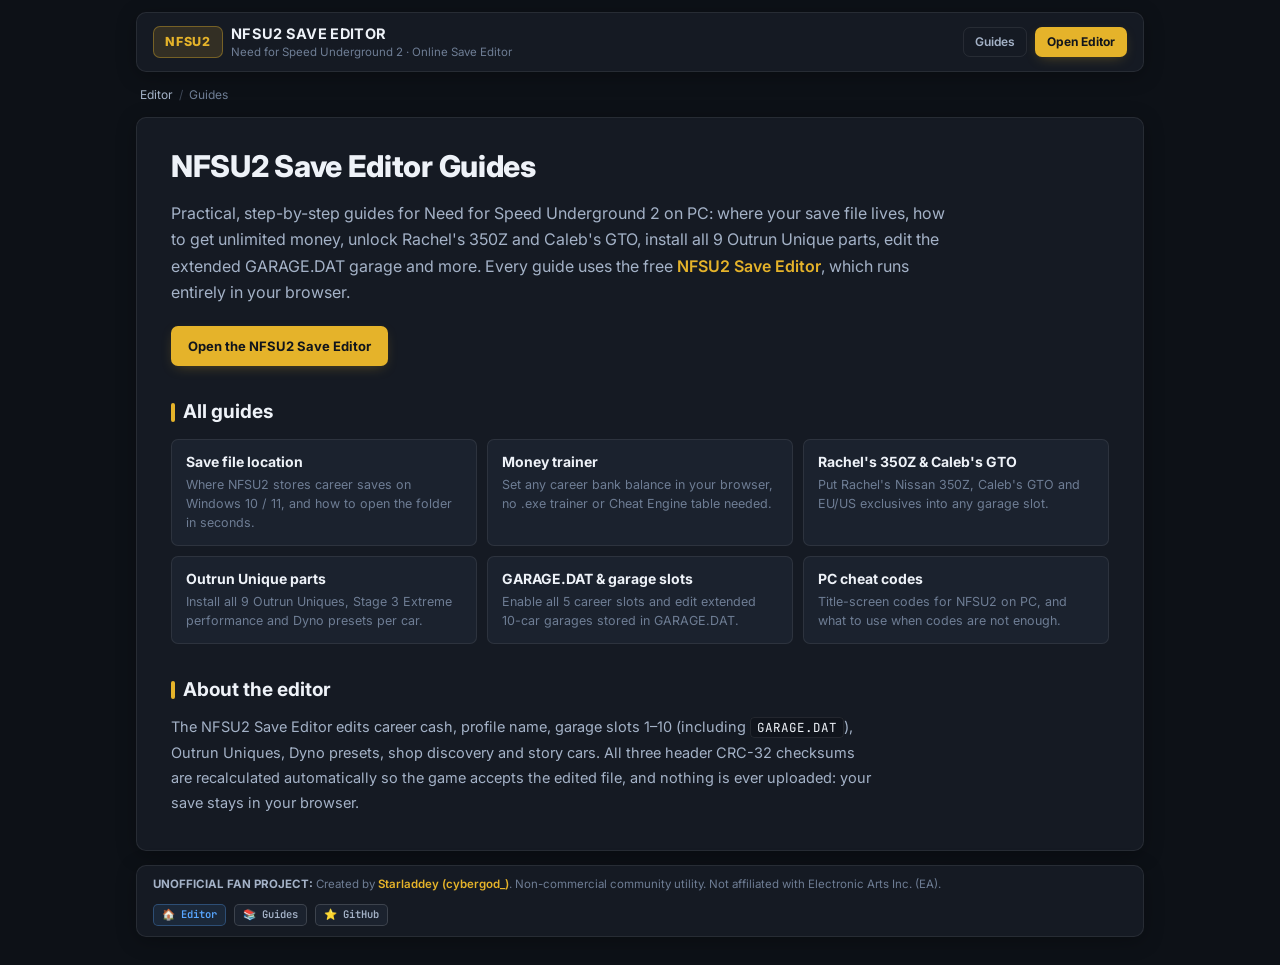
==== commit 28d9345e: "Release v3.0 — NFSU2 Save Editor" ====
--- a/guides/index.html
+++ b/guides/index.html
@@ -135,7 +135,7 @@
       <div class="related-grid"><a class="guide-card" href="/guides/nfsu2-save-file-location/"><span class="gc-title">Save file location</span><span class="gc-sub">Where NFSU2 stores career saves on Windows 10 / 11, and how to open the folder in seconds.</span></a><a class="guide-card" href="/guides/nfsu2-money-trainer/"><span class="gc-title">Money trainer</span><span class="gc-sub">Set any career bank balance in your browser, no .exe trainer or Cheat Engine table needed.</span></a><a class="guide-card" href="/guides/rachel-350z-nfsu2/"><span class="gc-title">Rachel&#x27;s 350Z &amp; Caleb&#x27;s GTO</span><span class="gc-sub">Put Rachel&#x27;s Nissan 350Z, Caleb&#x27;s GTO and EU/US exclusives into any garage slot.</span></a><a class="guide-card" href="/guides/nfsu2-outrun-unique-parts/"><span class="gc-title">Outrun Unique parts</span><span class="gc-sub">Install all 9 Outrun Uniques, Stage 3 Extreme performance and Dyno presets per car.</span></a><a class="guide-card" href="/guides/nfsu2-garage-dat-editor/"><span class="gc-title">GARAGE.DAT &amp; garage slots</span><span class="gc-sub">Enable all 5 career slots and edit extended 10-car garages stored in GARAGE.DAT.</span></a><a class="guide-card" href="/guides/nfsu2-cheat-codes-pc/"><span class="gc-title">PC cheat codes</span><span class="gc-sub">Title-screen codes for NFSU2 on PC, and what to use when codes are not enough.</span></a></div>
 
       <h2>About the editor</h2>
-      <p>The NFSU2 Save Editor edits career cash, profile name, garage slots 1&ndash;10 (including <code>GARAGE.DAT</code>), Outrun Uniques, Dyno presets, hidden shops and story cars. All three header CRC-32 checksums are recalculated automatically so the game accepts the edited file, and nothing is ever uploaded: your save stays in your browser.</p>
+      <p>The NFSU2 Save Editor edits career cash, profile name, garage slots 1&ndash;10 (including <code>GARAGE.DAT</code>), Outrun Uniques, Dyno presets, shop discovery and story cars. All three header CRC-32 checksums are recalculated automatically so the game accepts the edited file, and nothing is ever uploaded: your save stays in your browser.</p>
     </article></main>
 
     <footer class="site-footer">
--- a/css/style.css
+++ b/css/style.css
@@ -1599,3 +1599,97 @@
 .privacy-pill.pill-guides { color: var(--accent-amber); border-color: var(--accent-amber-border); background: var(--accent-amber-dim); }
 
 .path-label { white-space: nowrap; }
+
+/* download summary */
+.summary-dialog {
+  margin: auto;
+  max-width: 560px;
+  width: calc(100% - 32px);
+  padding: 0;
+  border: 1px solid var(--border-strong);
+  border-radius: 12px;
+  background: var(--bg-panel);
+  color: inherit;
+}
+.summary-dialog::backdrop { background: rgba(0, 0, 0, 0.6); }
+.summary-form { padding: 20px 22px; display: flex; flex-direction: column; gap: 8px; }
+.summary-form h2 { margin: 0 0 4px; font-size: 18px; }
+.summary-sub { margin: 6px 0 0; color: var(--text-muted); font-size: 12px; text-transform: uppercase; letter-spacing: 0.04em; }
+.summary-list, .summary-files { margin: 0; padding-left: 18px; font-size: 14px; line-height: 1.5; max-height: 40vh; overflow-y: auto; }
+.summary-files code { color: var(--accent-amber); }
+.summary-actions { display: flex; justify-content: flex-end; gap: 8px; margin-top: 12px; }
+
+/* toast: click to close */
+.toast { cursor: pointer; pointer-events: auto; }
+
+/* help tips / pills as buttons */
+button.help-tip { padding: 0; font-family: inherit; line-height: 1; }
+button.u-pill { line-height: 1.4; }
+button.u-pill:disabled { cursor: not-allowed; }
+.brand-text h1 .subtitle { display: block; font-weight: 400; letter-spacing: 0; margin-top: 2px; }
+
+/* cards: no x-scroll, stat rows */
+.card-body { overflow-x: hidden; }
+.unlock-grid { grid-template-columns: repeat(2, minmax(0, 1fr)); }
+.btn-unlock-cat { min-width: 0; white-space: normal; }
+.btn-unlock-cat .cat-name,
+.btn-unlock-cat .cat-sub { white-space: normal; overflow-wrap: anywhere; line-height: 1.25; }
+.stage-summary-row { gap: 12px; }
+.stage-summary-row > span { min-width: 0; }
+.stage-summary-row strong { text-align: right; white-space: nowrap; }
+
+/* slot card: 3 selects, buttons below */
+.slot-controls-row { grid-template-columns: repeat(3, minmax(0, 1fr)); }
+.slot-control-item { min-width: 0; }
+.slot-control-item select { width: 100%; min-width: 0; text-overflow: ellipsis; }
+.slot-patch-actions { grid-column: 1 / -1; }
+
+/* ---------- mobile ---------- */
+@media (max-width: 1240px) {
+  .dashboard-grid { grid-template-columns: minmax(0, 1fr); }
+  .panel-col, .card, .card-body { min-width: 0; }
+}
+@media (max-width: 720px) {
+  .slot-controls-row { grid-template-columns: minmax(0, 1fr); }
+  .slot-patch-actions { flex-wrap: wrap; }
+  .quick-btn-grid { grid-template-columns: repeat(2, minmax(0, 1fr)); }
+  .stats-overview-grid { grid-template-columns: repeat(2, minmax(0, 1fr)); }
+  .unlock-grid { grid-template-columns: repeat(2, minmax(0, 1fr)); }
+  /* touch targets */
+  .btn, select, input[type="text"], input[type="number"] { min-height: 40px; }
+  .btn-xs { min-height: 36px; }
+  .u-pill { min-height: 32px; min-width: 40px; }
+  .help-tip { width: 28px; height: 28px; }
+  .g-tab { min-height: 36px; }
+  .backup-toggle input { width: 20px; height: 20px; }
+  .stage-summary-row strong { white-space: normal; }
+}
+
+/* short laptops: page scrolls, not cards */
+@media (min-width: 1241px) and (max-height: 820px) {
+  html, body { overflow: auto; }
+  .app-shell { height: auto; min-height: 100vh; }
+  .dashboard-grid { min-height: auto; flex: none; }
+  .panel-col, .card.flex-fill, .card.full-height { min-height: auto; }
+  .card.flex-fill, .card.full-height { flex: 0 0 auto; }
+  .card-body { overflow-y: visible; }
+}
+
+/* full-width grid item */
+.unlock-grid .unlock-wide { grid-column: 1 / -1; }
+
+/* 100% button, second click */
+.btn-primary.btn-confirm-armed,
+.btn-primary.btn-confirm-armed:hover:not(:disabled) { background: var(--status-inuse-text); color: #0d1a13; }
+
+/* progress by stage */
+.stage-progress { margin-top: 10px; background: var(--bg-card-inner); border: 1px solid var(--border-subtle); border-radius: var(--radius-md); font-size: 12px; color: var(--text-secondary); }
+.stage-progress > summary { cursor: pointer; padding: 9px 13px; font-weight: 600; color: var(--text-primary); }
+.stage-progress[open] > summary { border-bottom: 1px solid var(--border-subtle); }
+.stage-progress-list { display: flex; flex-direction: column; gap: 8px; padding: 10px 13px; }
+.stage-progress-row { display: flex; flex-direction: column; gap: 2px; min-width: 0; }
+.sp-head { display: flex; justify-content: space-between; gap: 8px; color: var(--text-primary); }
+.sp-figures { font-family: var(--font-mono); overflow-wrap: anywhere; }
+.sp-mark { font-size: 10px; text-transform: uppercase; letter-spacing: 0.04em; color: var(--accent-amber); }
+.stage-progress-row.done .sp-mark { color: var(--status-inuse-text); }
+.sp-note { color: var(--text-muted); font-size: 11px; }
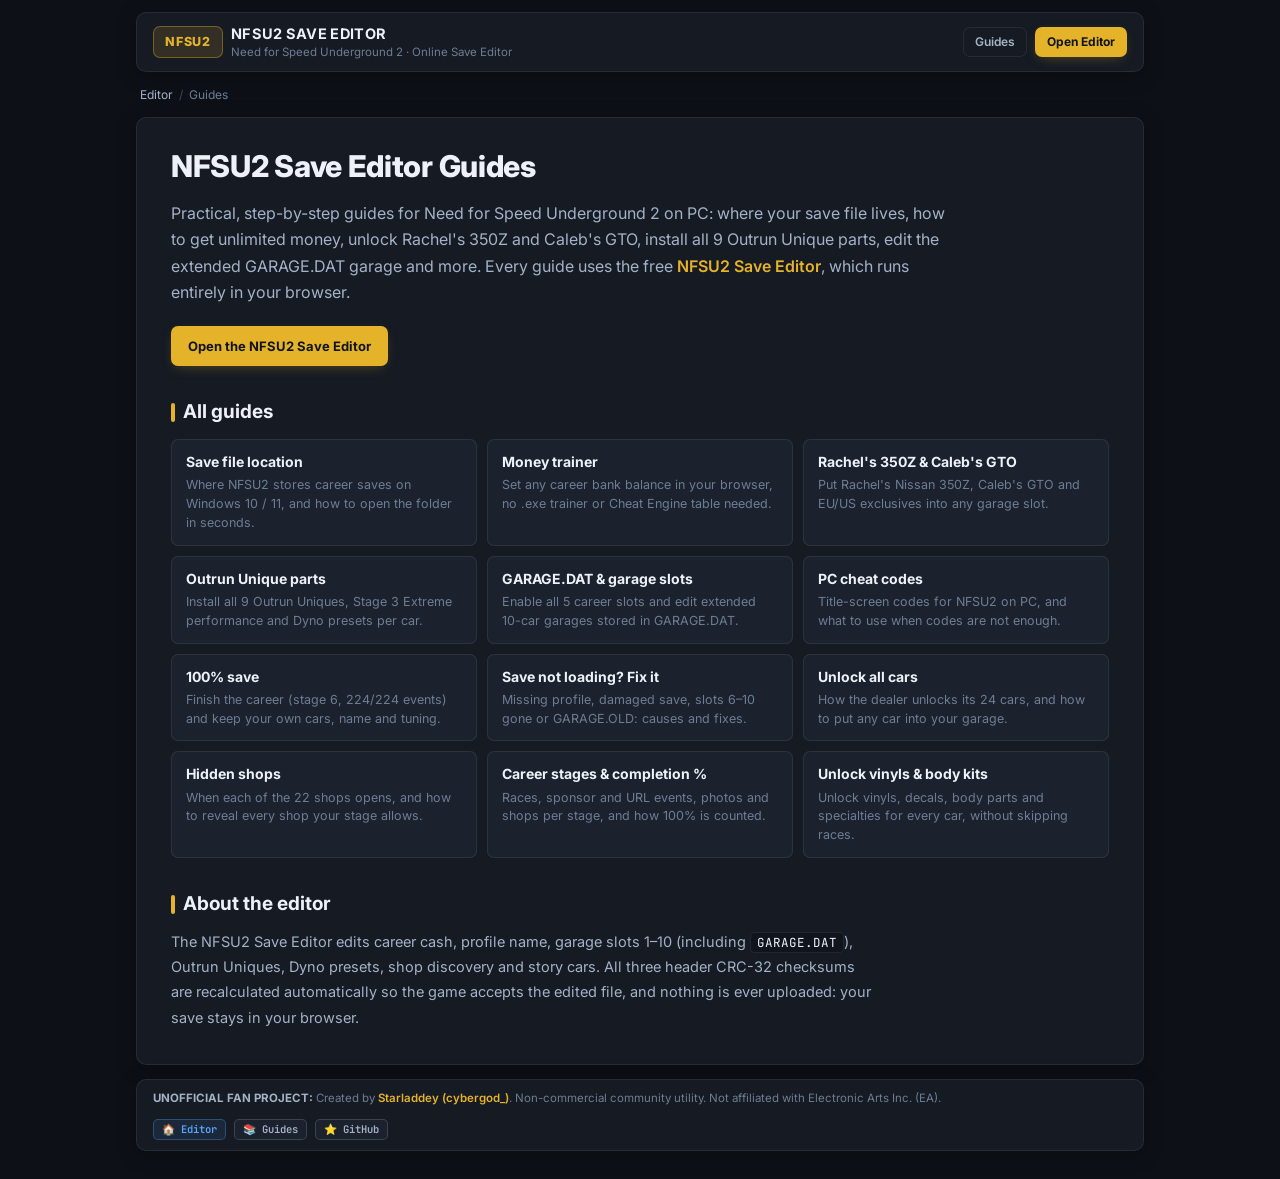
==== commit 361a4a04: "Six new guides — NFSU2 Save Editor" ====
--- a/guides/index.html
+++ b/guides/index.html
@@ -80,6 +80,42 @@
           "position": 6,
           "url": "https://nfsu2.divon.eu/guides/nfsu2-cheat-codes-pc/",
           "name": "Need for Speed Underground 2 PC Cheat Codes"
+        },
+        {
+          "@type": "ListItem",
+          "position": 7,
+          "url": "https://nfsu2.divon.eu/guides/nfsu2-100-percent-save/",
+          "name": "NFSU2 100% Save — Finish the Career and Keep Your Cars"
+        },
+        {
+          "@type": "ListItem",
+          "position": 8,
+          "url": "https://nfsu2.divon.eu/guides/nfsu2-save-not-loading-fix/",
+          "name": "NFSU2 Save Not Loading or Corrupted? How to Fix It"
+        },
+        {
+          "@type": "ListItem",
+          "position": 9,
+          "url": "https://nfsu2.divon.eu/guides/nfsu2-unlock-all-cars/",
+          "name": "How to Unlock All Cars in NFS Underground 2"
+        },
+        {
+          "@type": "ListItem",
+          "position": 10,
+          "url": "https://nfsu2.divon.eu/guides/nfsu2-hidden-shops/",
+          "name": "NFSU2 Hidden Shops — When They Unlock and How to Find Them"
+        },
+        {
+          "@type": "ListItem",
+          "position": 11,
+          "url": "https://nfsu2.divon.eu/guides/nfsu2-career-stages-completion/",
+          "name": "NFSU2 Career Stages and Completion % Explained"
+        },
+        {
+          "@type": "ListItem",
+          "position": 12,
+          "url": "https://nfsu2.divon.eu/guides/nfsu2-unlock-vinyls-body-kits/",
+          "name": "How to Unlock All Vinyls, Body Kits and Specialties in NFSU2"
         }
       ]
     }
@@ -132,7 +168,7 @@
       <div class="cta-row"><a class="btn btn-primary btn-lg" href="/">Open the NFSU2 Save Editor</a></div>
 
       <h2>All guides</h2>
-      <div class="related-grid"><a class="guide-card" href="/guides/nfsu2-save-file-location/"><span class="gc-title">Save file location</span><span class="gc-sub">Where NFSU2 stores career saves on Windows 10 / 11, and how to open the folder in seconds.</span></a><a class="guide-card" href="/guides/nfsu2-money-trainer/"><span class="gc-title">Money trainer</span><span class="gc-sub">Set any career bank balance in your browser, no .exe trainer or Cheat Engine table needed.</span></a><a class="guide-card" href="/guides/rachel-350z-nfsu2/"><span class="gc-title">Rachel&#x27;s 350Z &amp; Caleb&#x27;s GTO</span><span class="gc-sub">Put Rachel&#x27;s Nissan 350Z, Caleb&#x27;s GTO and EU/US exclusives into any garage slot.</span></a><a class="guide-card" href="/guides/nfsu2-outrun-unique-parts/"><span class="gc-title">Outrun Unique parts</span><span class="gc-sub">Install all 9 Outrun Uniques, Stage 3 Extreme performance and Dyno presets per car.</span></a><a class="guide-card" href="/guides/nfsu2-garage-dat-editor/"><span class="gc-title">GARAGE.DAT &amp; garage slots</span><span class="gc-sub">Enable all 5 career slots and edit extended 10-car garages stored in GARAGE.DAT.</span></a><a class="guide-card" href="/guides/nfsu2-cheat-codes-pc/"><span class="gc-title">PC cheat codes</span><span class="gc-sub">Title-screen codes for NFSU2 on PC, and what to use when codes are not enough.</span></a></div>
+      <div class="related-grid"><a class="guide-card" href="/guides/nfsu2-save-file-location/"><span class="gc-title">Save file location</span><span class="gc-sub">Where NFSU2 stores career saves on Windows 10 / 11, and how to open the folder in seconds.</span></a><a class="guide-card" href="/guides/nfsu2-money-trainer/"><span class="gc-title">Money trainer</span><span class="gc-sub">Set any career bank balance in your browser, no .exe trainer or Cheat Engine table needed.</span></a><a class="guide-card" href="/guides/rachel-350z-nfsu2/"><span class="gc-title">Rachel&#x27;s 350Z &amp; Caleb&#x27;s GTO</span><span class="gc-sub">Put Rachel&#x27;s Nissan 350Z, Caleb&#x27;s GTO and EU/US exclusives into any garage slot.</span></a><a class="guide-card" href="/guides/nfsu2-outrun-unique-parts/"><span class="gc-title">Outrun Unique parts</span><span class="gc-sub">Install all 9 Outrun Uniques, Stage 3 Extreme performance and Dyno presets per car.</span></a><a class="guide-card" href="/guides/nfsu2-garage-dat-editor/"><span class="gc-title">GARAGE.DAT &amp; garage slots</span><span class="gc-sub">Enable all 5 career slots and edit extended 10-car garages stored in GARAGE.DAT.</span></a><a class="guide-card" href="/guides/nfsu2-cheat-codes-pc/"><span class="gc-title">PC cheat codes</span><span class="gc-sub">Title-screen codes for NFSU2 on PC, and what to use when codes are not enough.</span></a><a class="guide-card" href="/guides/nfsu2-100-percent-save/"><span class="gc-title">100% save</span><span class="gc-sub">Finish the career (stage 6, 224/224 events) and keep your own cars, name and tuning.</span></a><a class="guide-card" href="/guides/nfsu2-save-not-loading-fix/"><span class="gc-title">Save not loading? Fix it</span><span class="gc-sub">Missing profile, damaged save, slots 6–10 gone or GARAGE.OLD: causes and fixes.</span></a><a class="guide-card" href="/guides/nfsu2-unlock-all-cars/"><span class="gc-title">Unlock all cars</span><span class="gc-sub">How the dealer unlocks its 24 cars, and how to put any car into your garage.</span></a><a class="guide-card" href="/guides/nfsu2-hidden-shops/"><span class="gc-title">Hidden shops</span><span class="gc-sub">When each of the 22 shops opens, and how to reveal every shop your stage allows.</span></a><a class="guide-card" href="/guides/nfsu2-career-stages-completion/"><span class="gc-title">Career stages &amp; completion %</span><span class="gc-sub">Races, sponsor and URL events, photos and shops per stage, and how 100% is counted.</span></a><a class="guide-card" href="/guides/nfsu2-unlock-vinyls-body-kits/"><span class="gc-title">Unlock vinyls &amp; body kits</span><span class="gc-sub">Unlock vinyls, decals, body parts and specialties for every car, without skipping races.</span></a></div>
 
       <h2>About the editor</h2>
       <p>The NFSU2 Save Editor edits career cash, profile name, garage slots 1&ndash;10 (including <code>GARAGE.DAT</code>), Outrun Uniques, Dyno presets, shop discovery and story cars. All three header CRC-32 checksums are recalculated automatically so the game accepts the edited file, and nothing is ever uploaded: your save stays in your browser.</p>
